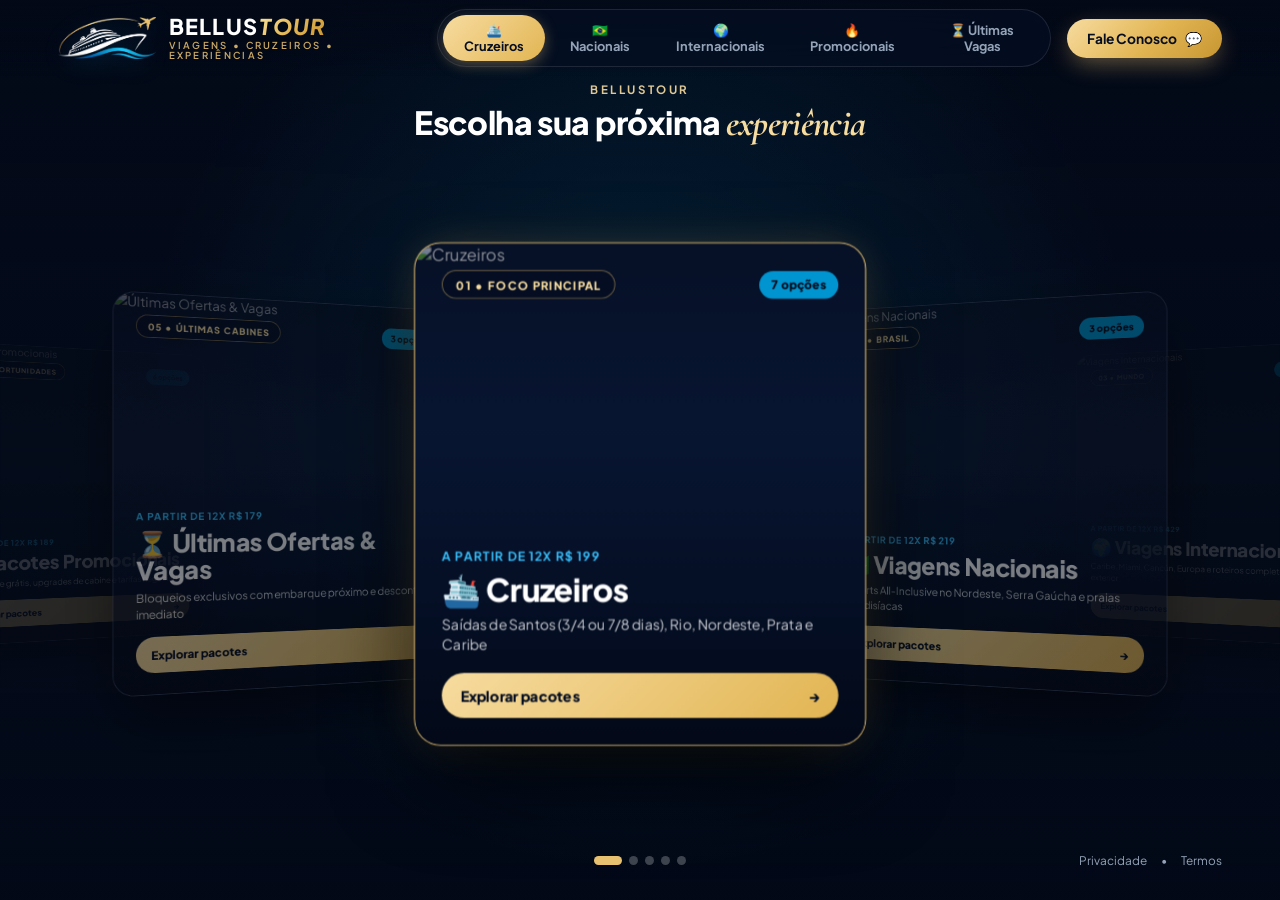
==== public/index.html @ 04e8a378 "feat: Bellustour interactive 3D category carousel, quote popup, mobile admin & Cloudflare KV API" ====
<!DOCTYPE html>
<html lang="pt-BR">
<head>
  <meta charset="UTF-8" />
  <meta name="viewport" content="width=device-width, initial-scale=1.0" />
  <title>Bellustour • Cruzeiros, Viagens & Experiências</title>
  <meta name="description" content="Bellustour Viagens — Especialista em Cruzeiros (saídas de Santos 3/4 e 7/8 dias e demais portos), Viagens Nacionais, Internacionais, Pacotes Promocionais e Últimas Vagas." />
  <meta name="robots" content="index, follow" />
  <meta name="theme-color" content="#030917" />

  <meta property="og:type" content="website" />
  <meta property="og:title" content="Bellustour • Cruzeiros, Viagens & Experiências" />
  <meta property="og:description" content="Explore nossas categorias interativas e faça sua cotação personalizada com o especialista Matheus." />
  <meta property="og:image" content="assets/logo.jpeg" />

  <link rel="preconnect" href="https://fonts.googleapis.com" />
  <link rel="preconnect" href="https://fonts.gstatic.com" crossorigin />
  <link href="https://fonts.googleapis.com/css2?family=Cormorant+Garamond:ital,wght@1,600;1,700&family=Plus+Jakarta+Sans:wght@400;500;600;700;800&display=swap" rel="stylesheet" />

  <link rel="icon" type="image/jpeg" href="assets/logo.jpeg" />
  <link rel="stylesheet" href="css/style.css" />

  <script type="application/ld+json">
  {
    "@context": "https://schema.org",
    "@type": "TravelAgency",
    "name": "Bellustour Viagens & Cruzeiros",
    "description": "Agência de viagens especialista em Cruzeiros Nacionais e Internacionais, Pacotes Promocionais e Últimas Vagas.",
    "image": "assets/logo.jpeg",
    "priceRange": "$$"
  }
  </script>
</head>
<body class="home-stage-locked">

  <!-- ========================================================================
       MINIMALIST FLOATING HEADER
       ======================================================================== -->
  <header class="site-header" role="banner">
    <div class="wrap header-inner">
      <a href="#top" class="brand-link" aria-label="Bellustour Início">
        <img id="brand-logo-img" class="brand-logo-img" src="assets/logo-transparent.png" alt="Bellustour Logo Completa" style="display: none;" />

        <!-- Emblema Oficial Extraído em Alta Resolução da logo.jpeg (Proporção 100% original 891x382 sem distorção) -->
        <img id="brand-emblem-svg" class="brand-emblem-svg" src="assets/logo-emblem.png" width="891" height="382" alt="Emblema Bellustour" />

        <div class="brand-wordmark" id="brand-wordmark">
          <div class="brand-title">
            <span class="bellus">BELLUS</span><span class="tour">TOUR</span>
          </div>
          <span class="brand-sub" id="brand-tagline">VIAGENS • CRUZEIROS • EXPERIÊNCIAS</span>
        </div>
      </a>

      <!-- Quick Category Focus Selector in Header -->
      <nav class="header-cat-bar" id="header-cat-bar" aria-label="Navegar categorias"></nav>

      <div class="header-actions">
        <button type="button" class="btn btn-gold" id="header-quote-btn">
          <span id="header-btn-text">Fale Conosco</span>
          <span aria-hidden="true">💬</span>
        </button>
      </div>
    </div>
  </header>

  <!-- ========================================================================
       SINGLE-SCREEN 100% CLEAN INTERACTIVE CATEGORY CAROUSEL (msp-future-carousel)
       ======================================================================== -->
  <main class="hero-stage" id="stage-carousel">
    <!-- Reactive Ambient Backdrop -->
    <div class="stage-backdrop" aria-hidden="true">
      <img id="stage-backdrop-img" class="stage-backdrop-img" src="https://images.unsplash.com/photo-1548574505-5e239809ee19?auto=format&fit=crop&w=1600&q=85" alt="" fetchpriority="high" />
      <div class="stage-backdrop-overlay"></div>
    </div>

    <!-- Clean Minimal Stage Heading -->
    <div class="stage-top">
      <p class="stage-kicker" id="hero-badge-text">BELLUSTOUR • CURADORIA POR MATHEUS</p>
      <h1 class="stage-headline" id="hero-title-text">
        Escolha sua próxima <span class="gold-serif">experiência</span>
      </h1>
    </div>

    <!-- 3D Category Cards Carousel -->
    <div class="carousel-viewport" id="carousel-viewport" aria-roledescription="carousel" aria-label="Categorias de Viagens">
      <div class="carousel-track-3d" id="carousel-track-3d">
        <!-- The 5 Category Cards are rendered here by app.js -->
      </div>
    </div>

    <!-- Bottom HUD & Discrete Legal Links (No numeric counter or arrows, no Admin link) -->
    <div class="wrap stage-bottom-bar">
      <div class="hud-dots" id="carousel-dots" role="tablist" aria-label="Categorias"></div>

      <div class="stage-mini-legal">
        <a href="privacy.html">Privacidade</a>
        <span>•</span>
        <a href="terms.html">Termos</a>
      </div>
    </div>
  </main>

  <!-- ========================================================================
       POPUP 1: IMMERSIVE CATEGORY PACKAGES SHOWCASE (Opens on Category Click)
       ======================================================================== -->
  <div class="modal-backdrop" id="category-modal-backdrop" role="dialog" aria-modal="true" aria-labelledby="cat-modal-title">
    <div class="category-showcase-modal">
      <div class="showcase-header">
        <div>
          <p class="stage-kicker" id="cat-modal-badge">01 • FOCO PRINCIPAL</p>
          <h2 id="cat-modal-title" style="font-size: clamp(1.45rem, 2.4vw, 2.1rem); font-weight: 800; margin-top: 2px;">Cruzeiros</h2>
          <p id="cat-modal-sub" style="font-size: 0.88rem; color: var(--ink-muted); margin-top: 4px;"></p>
        </div>
        <button type="button" class="modal-close" id="cat-modal-close-btn" aria-label="Voltar ao Carousel">✕</button>
      </div>

      <!-- Quick Category Switcher + Sleek Horizontal Navigation inside the Popup -->
      <div class="showcase-toolbar">
        <div class="showcase-switcher-pills" id="showcase-switcher-pills"></div>
        <div class="showcase-nav-arrows hidden" id="showcase-nav-arrows">
          <span style="font-size: 0.74rem; color: var(--ink-muted); margin-right: 4px;">Deslize para ver mais</span>
          <button type="button" class="rail-arrow-btn" id="pkg-rail-prev" aria-label="Pacotes anteriores">←</button>
          <button type="button" class="rail-arrow-btn" id="pkg-rail-next" aria-label="Próximos pacotes">→</button>
        </div>
      </div>

      <!-- Packages Horizontal Glide Rail (Always 1 clean row of 3 cards, zero scrollbar) -->
      <div class="packages-grid" id="category-packages-grid"></div>
    </div>
  </div>

  <!-- ========================================================================
       POPUP 2: MATHEUS QUOTE FORM MODAL (-> WHATSAPP)
       ======================================================================== -->
  <div class="modal-backdrop" id="quote-modal-backdrop" role="dialog" aria-modal="true" aria-labelledby="popup-welcome-title">
    <div class="quote-modal">
      <div style="display: flex; align-items: center; justify-content: space-between; margin-bottom: 12px;">
        <span style="font-size: 0.72rem; font-weight: 800; letter-spacing: 0.14em; color: var(--gold); text-transform: uppercase;">COTAÇÃO PERSONALIZADA</span>
        <button type="button" class="modal-close" id="modal-close-btn" aria-label="Fechar cotação">✕</button>
      </div>

      <!-- Selected Package Pill -->
      <div class="modal-selected-pkg" id="modal-selected-pkg">
        <img id="modal-pkg-img" src="assets/logo.jpeg" alt="" />
        <div>
          <span id="modal-pkg-cat" style="font-size: 0.68rem; font-weight: 800; color: var(--ocean-bright); text-transform: uppercase; letter-spacing: 0.08em;">CRUZEIROS</span>
          <h3 id="modal-pkg-title" style="font-size: 0.98rem; font-weight: 800; color: #fff;">Cotação Bellustour</h3>
          <p id="modal-pkg-price" style="font-size: 0.76rem; color: var(--gold-bright); font-weight: 600;"></p>
        </div>
      </div>

      <!-- Matheus Welcome Greeting -->
      <div class="matheus-greeting">
        <strong id="popup-welcome-title">Olá! Seja muito bem-vindo(a)!</strong>
        <p id="popup-welcome-intro" style="font-weight: 700; color: #fff;">Aqui é o Matheus, seu especialista em cruzeiros 😎✨</p>
        <p id="popup-welcome-pitch" style="color: var(--ink-muted);">Vou te ajudar a encontrar a melhor viagem com o melhor preço — aquela experiência perfeita que você merece! 🛳️🌅</p>
        <p id="popup-welcome-prompt" style="font-size: 0.8rem; color: var(--gold-bright); margin-top: 2px; font-weight: 600;">Para eu te enviar as melhores opções, me conta rapidinho:</p>
      </div>

      <form class="quote-form" id="quote-form">
        <div class="form-group">
          <label for="field-port">📍 De qual porto você gostaria de sair?</label>
          <select id="field-port" name="port" class="form-control" required></select>
        </div>

        <div class="form-row-2">
          <div class="form-group">
            <label for="field-passengers">👨‍👩‍👧‍👦 Quantas pessoas vão viajar?</label>
            <select id="field-passengers" name="passengers" class="form-control" required></select>
          </div>

          <div class="form-group">
            <label for="field-adults">🔞 Todos são adultos?</label>
            <select id="field-adults" name="adults" class="form-control" required></select>
          </div>
        </div>

        <div class="form-group">
          <label for="field-month">📅 Qual mês você pretende viajar?</label>
          <select id="field-month" name="month" class="form-control" required></select>
        </div>

        <div class="form-group">
          <label>⏳ Qual duração você prefere?</label>
          <div class="duration-options" id="duration-options">
            <label class="duration-pill" id="dur-pill-short">
              <input type="radio" name="duration" value="3/4 dias" />
              <span class="dur-title">3 / 4 dias</span>
              <span class="dur-sub">Mini Cruzeiro (Exclusivo Santos)</span>
            </label>
            <label class="duration-pill selected" id="dur-pill-long">
              <input type="radio" name="duration" value="7/8 dias" checked />
              <span class="dur-title">7 / 8 dias</span>
              <span class="dur-sub">Roteiro Completo (Todos os portos)</span>
            </label>
          </div>

          <div class="port-rule-callout">
            <span id="rule-santos-text">👉 Saindo de Santos: temos opções de 3/4 dias ou 7/8 dias</span>
            <span id="rule-other-text">👉 Outros portos: roteiros de 7/8 dias</span>
          </div>
        </div>

        <p id="popup-welcome-footer" style="font-size: 0.78rem; color: var(--ink-muted); text-align: center;">
          Assim já te mando as melhores ofertas disponíveis pra você hoje!
        </p>

        <button type="submit" class="btn btn-gold modal-submit-btn" id="popup-submit-btn">
          <span id="popup-btn-label">Cotação</span>
          <span aria-hidden="true">💬</span>
        </button>

        <div class="whatsapp-fallback-box" id="whatsapp-fallback-box">
          <p style="font-weight: 700; color: #34d399; margin-bottom: 4px;">✓ Mensagem pronta para envio!</p>
          <p style="color: var(--ink-muted); margin-bottom: 6px;">
            O número de WhatsApp está em branco. Configure-o no <a href="admin.html" style="color: var(--gold-bright); text-decoration: underline; font-weight: 700;">Painel Admin (/admin.html)</a> para redirecionar direto para o WhatsApp:
          </p>
          <pre id="whatsapp-preview-text" style="white-space: pre-wrap; background: rgba(0,0,0,0.45); padding: 10px; border-radius: 8px; font-size: 0.75rem; color: #e2e8f0;"></pre>
        </div>
      </form>
    </div>
  </div>

  <script src="js/default-config.js"></script>
  <script src="js/app.js"></script>
</body>
</html>
---- public/css/style.css ----
/* ============================================================================
   BELLUSTOUR — CLEAN 100SVH 3D CATEGORY CAROUSEL & IMMERSIVE POPUPS
   Inspired by:
   - msp-future-carousel & msp-skyway (Single-screen 3D stage, horizon depth)
   - album-release & supplement-shop (Expressive visual cards & clean popups)
   - design-taste-frontend (Equal edges, tactile micro-interactions, zero clutter)
   ============================================================================ */

:root {
  --bg-deep: #030917;
  --bg-navy: #040d21;
  --bg-surface: #081530;
  --bg-card-solid: #091734;

  --ink: #f8fafc;
  --ink-muted: #94a3b8;
  --ink-subtle: #64748b;

  --gold: #e8c170;
  --gold-bright: #f7dca0;
  --gold-deep: #c59b40;

  --ocean: #00a8e8;
  --ocean-bright: #38bdf8;

  --border-subtle: rgba(255, 255, 255, 0.1);
  --border-gold: rgba(232, 193, 112, 0.42);

  --edge: clamp(20px, 4.5vw, 68px);
  --max-w: 1440px;
  --radius-sm: 12px;
  --radius-md: 18px;
  --radius-lg: 26px;
  --radius-pill: 999px;

  --font-display: 'Plus Jakarta Sans', -apple-system, BlinkMacSystemFont, sans-serif;
  --font-serif: 'Cormorant Garamond', Georgia, serif;
  --ease-out: cubic-bezier(0.16, 1, 0.3, 1);
  --ease-spring: cubic-bezier(0.22, 1, 0.36, 1);
}

*, *::before, *::after {
  box-sizing: border-box;
  margin: 0;
  padding: 0;
}

html, body {
  width: 100%;
  height: 100%;
  background-color: var(--bg-deep);
  color: var(--ink);
  font-family: var(--font-display);
  -webkit-font-smoothing: antialiased;
}

/* Home page is a clean, locked 100svh interactive canvas with zero clutter */
body.home-stage-locked {
  overflow: hidden;
  height: 100svh;
}

.wrap {
  width: 100%;
  max-width: var(--max-w);
  margin-inline: auto;
  padding-inline: var(--edge);
}

a {
  color: inherit;
  text-decoration: none;
}

button, input, select, textarea {
  font: inherit;
  color: inherit;
}

button {
  cursor: pointer;
  border: none;
  background: none;
}

img {
  display: block;
  max-width: 100%;
}

/* ============================================================================
   1. MINIMALIST FLOATING HEADER
   ============================================================================ */
.site-header {
  position: fixed;
  top: 0;
  left: 0;
  right: 0;
  z-index: 80;
  height: 76px;
  display: flex;
  align-items: center;
  background: linear-gradient(180deg, rgba(3, 9, 23, 0.85) 0%, rgba(3, 9, 23, 0) 100%);
}

.header-inner {
  display: flex;
  align-items: center;
  justify-content: space-between;
  gap: 16px;
}

.brand-link {
  display: inline-flex;
  align-items: center;
  gap: 13px;
  transition: transform 0.25s var(--ease-out);
}

.brand-link:hover {
  transform: translateY(-1px);
}

.brand-logo-img {
  height: 54px;
  width: auto;
  object-fit: contain;
  flex-shrink: 0;
  filter: drop-shadow(0 4px 14px rgba(0, 0, 0, 0.45));
}

.brand-emblem-svg {
  height: 42px;
  width: auto;
  aspect-ratio: 891 / 382;
  object-fit: contain;
  flex-shrink: 0;
  filter: drop-shadow(0 4px 12px rgba(0, 168, 232, 0.22));
}

.brand-wordmark {
  display: flex;
  flex-direction: column;
  line-height: 1;
}

.brand-title {
  font-size: clamp(1.15rem, 1.7vw, 1.38rem);
  font-weight: 800;
  letter-spacing: 0.06em;
  text-transform: uppercase;
  display: flex;
  align-items: center;
}

.brand-title .bellus {
  color: #ffffff;
}

.brand-title .tour {
  background: linear-gradient(135deg, #f9e29c 0%, #e4b756 50%, #c89632 100%);
  -webkit-background-clip: text;
  -webkit-text-fill-color: transparent;
  font-style: italic;
  margin-left: 1px;
}

.brand-sub {
  font-size: 0.6rem;
  letter-spacing: 0.24em;
  color: var(--gold);
  margin-top: 4px;
  font-weight: 600;
  opacity: 0.88;
}

/* Top Quick Category Dots */
.header-cat-bar {
  display: flex;
  align-items: center;
  gap: 4px;
  padding: 5px;
  border-radius: var(--radius-pill);
  background: rgba(6, 16, 36, 0.65);
  border: 1px solid rgba(255, 255, 255, 0.1);
  backdrop-filter: blur(16px);
}

.header-cat-btn {
  padding: 7px 14px;
  border-radius: var(--radius-pill);
  font-size: 0.8rem;
  font-weight: 700;
  color: var(--ink-muted);
  transition: all 0.24s var(--ease-out);
}

.header-cat-btn:hover {
  color: var(--ink);
}

.header-cat-btn.active {
  background: linear-gradient(135deg, #f7dca0 0%, #e2b553 100%);
  color: #040d21;
  box-shadow: 0 4px 14px rgba(232, 193, 112, 0.35);
}

/* Tactile Buttons */
.btn {
  display: inline-flex;
  align-items: center;
  justify-content: center;
  gap: 8px;
  padding: 11px 20px;
  border-radius: var(--radius-pill);
  font-weight: 700;
  font-size: 0.86rem;
  transition: transform 0.22s var(--ease-out), box-shadow 0.22s var(--ease-out), background 0.22s;
  white-space: nowrap;
}

.btn:hover {
  transform: translateY(-2px);
}

.btn:active {
  transform: translateY(0) scale(0.98);
}

.btn-gold {
  background: linear-gradient(135deg, #f7dca0 0%, #e2b553 55%, #c79632 100%);
  color: #040d21;
  box-shadow: 0 8px 24px -4px rgba(232, 193, 112, 0.45);
}

.btn-gold:hover {
  box-shadow: 0 12px 30px -4px rgba(232, 193, 112, 0.65);
}

.btn-ocean {
  background: linear-gradient(135deg, #38bdf8 0%, #00a8e8 60%, #0284c7 100%);
  color: #030917;
}

.btn-glass {
  background: rgba(255, 255, 255, 0.08);
  color: var(--ink);
  border: 1px solid rgba(255, 255, 255, 0.16);
  backdrop-filter: blur(12px);
}

.btn-glass:hover {
  background: rgba(255, 255, 255, 0.14);
  border-color: var(--border-gold);
}

/* ============================================================================
   2. CLEAN 100SVH FULL-SCREEN CATEGORY CAROUSEL STAGE
   ============================================================================ */
.hero-stage {
  position: relative;
  width: 100%;
  height: 100svh;
  padding-top: 82px;
  padding-bottom: 22px;
  display: flex;
  flex-direction: column;
  justify-content: space-between;
  overflow: hidden;
  isolation: isolate;
}

.stage-backdrop {
  position: absolute;
  inset: 0;
  z-index: -2;
  overflow: hidden;
}

.stage-backdrop-img {
  position: absolute;
  inset: -5%;
  width: 110%;
  height: 110%;
  object-fit: cover;
  filter: brightness(0.38) saturate(1.18) blur(8px);
  transform: scale(1.04) translate3d(var(--px, 0px), var(--py, 0px), 0);
  transition: opacity 0.65s var(--ease-out), transform 0.35s ease-out;
}

.stage-backdrop-overlay {
  position: absolute;
  inset: 0;
  background:
    radial-gradient(circle at 50% 42%, rgba(0, 168, 232, 0.14) 0%, transparent 60%),
    linear-gradient(180deg, rgba(3, 9, 23, 0.85) 0%, rgba(4, 13, 33, 0.35) 50%, rgba(3, 9, 23, 0.94) 100%);
}

/* Minimal Stage Title */
.stage-top {
  text-align: center;
  z-index: 10;
  padding-inline: var(--edge);
}

.stage-kicker {
  font-size: 0.72rem;
  font-weight: 700;
  letter-spacing: 0.22em;
  text-transform: uppercase;
  color: var(--gold-bright);
  opacity: 0.9;
}

.stage-headline {
  font-size: clamp(1.45rem, 2.5vw, 2.25rem);
  font-weight: 800;
  letter-spacing: -0.02em;
  margin-top: 4px;
  color: #ffffff;
}

.stage-headline span.gold-serif {
  font-family: var(--font-serif);
  font-style: italic;
  font-weight: 700;
  font-size: 1.14em;
  color: var(--gold-bright);
}

/* ============================================================================
   3. 3D CATEGORY CARDS TRACK (msp-future-carousel aesthetic)
   ============================================================================ */
.carousel-viewport {
  position: relative;
  width: 100%;
  flex: 1;
  max-height: 540px;
  min-height: 360px;
  margin-block: auto;
  perspective: 1500px;
  display: flex;
  align-items: center;
  justify-content: center;
  user-select: none;
  touch-action: pan-y;
  cursor: grab;
}

.carousel-viewport:active {
  cursor: grabbing;
}

.carousel-track-3d {
  position: relative;
  width: 100%;
  height: 100%;
  transform-style: preserve-3d;
  display: flex;
  align-items: center;
  justify-content: center;
}

/* Tall, Gallery-Grade Category Card */
.cat-card-3d {
  position: absolute;
  width: min(82vw, 440px);
  height: min(62svh, 490px);
  border-radius: var(--radius-lg);
  overflow: hidden;
  background: var(--bg-card-solid);
  border: 1px solid rgba(255, 255, 255, 0.16);
  box-shadow: 0 32px 80px -15px rgba(0, 0, 0, 0.88);
  transition:
    transform 0.68s var(--ease-spring),
    opacity 0.55s var(--ease-out),
    filter 0.55s var(--ease-out),
    border-color 0.35s var(--ease-out);
  will-change: transform, opacity;
  cursor: pointer;
  display: flex;
  flex-direction: column;
  justify-content: space-between;
  padding: 26px;
  isolation: isolate;
}

.cat-card-bg {
  position: absolute;
  inset: 0;
  width: 100%;
  height: 100%;
  object-fit: cover;
  z-index: -2;
  transition: transform 0.75s var(--ease-out);
}

.cat-card-3d[data-offset="0"]:hover .cat-card-bg {
  transform: scale(1.06);
}

.cat-card-3d::after {
  content: "";
  position: absolute;
  inset: 0;
  z-index: -1;
  background: linear-gradient(
    180deg,
    rgba(3, 9, 23, 0.45) 0%,
    rgba(3, 9, 23, 0.08) 38%,
    rgba(4, 13, 33, 0.88) 76%,
    rgba(3, 9, 23, 0.98) 100%
  );
}

/* 3D Spatial Offsets for the 5 Category Cards */
.cat-card-3d[data-offset="0"] {
  z-index: 30;
  opacity: 1;
  transform: translate3d(calc(var(--px, 0px) * 0.45), calc(var(--py, 0px) * 0.45), 40px) rotateY(0deg) scale(1);
  border-color: var(--gold);
  box-shadow:
    0 35px 90px -12px rgba(0, 0, 0, 0.92),
    0 0 45px -10px rgba(232, 193, 112, 0.32);
}

.cat-card-3d[data-offset="-1"] {
  z-index: 20;
  opacity: 0.68;
  filter: brightness(0.7);
  transform: translate3d(-86%, 0, -140px) rotateY(28deg) scale(0.86);
}

.cat-card-3d[data-offset="1"] {
  z-index: 20;
  opacity: 0.68;
  filter: brightness(0.7);
  transform: translate3d(86%, 0, -140px) rotateY(-28deg) scale(0.86);
}

.cat-card-3d[data-offset="-2"] {
  z-index: 10;
  opacity: 0.32;
  filter: brightness(0.48);
  transform: translate3d(-155%, 0, -320px) rotateY(38deg) scale(0.72);
}

.cat-card-3d[data-offset="2"] {
  z-index: 10;
  opacity: 0.32;
  filter: brightness(0.48);
  transform: translate3d(155%, 0, -320px) rotateY(-38deg) scale(0.72);
}

.cat-card-top {
  display: flex;
  align-items: center;
  justify-content: space-between;
  gap: 10px;
}

.cat-badge-pill {
  padding: 6px 13px;
  border-radius: var(--radius-pill);
  background: rgba(4, 13, 33, 0.78);
  border: 1px solid rgba(232, 193, 112, 0.45);
  color: var(--gold-bright);
  font-size: 0.7rem;
  font-weight: 800;
  letter-spacing: 0.1em;
  text-transform: uppercase;
  backdrop-filter: blur(10px);
}

.cat-count-pill {
  padding: 6px 12px;
  border-radius: var(--radius-pill);
  background: rgba(0, 168, 232, 0.88);
  color: #030917;
  font-size: 0.72rem;
  font-weight: 800;
  backdrop-filter: blur(8px);
}

.cat-card-bottom {
  display: flex;
  flex-direction: column;
  gap: 8px;
}

.cat-card-price {
  font-size: 0.76rem;
  font-weight: 700;
  color: var(--ocean-bright);
  text-transform: uppercase;
  letter-spacing: 0.08em;
}

.cat-card-title {
  font-size: clamp(1.65rem, 2.4vw, 2.15rem);
  font-weight: 800;
  line-height: 1.08;
  color: #ffffff;
  letter-spacing: -0.02em;
}

.cat-card-sub {
  font-size: 0.86rem;
  color: rgba(248, 250, 252, 0.82);
  line-height: 1.4;
}

.cat-card-cta {
  margin-top: 10px;
  display: flex;
  align-items: center;
  justify-content: space-between;
  padding: 13px 18px;
  border-radius: var(--radius-pill);
  background: linear-gradient(135deg, #f7dca0 0%, #e2b553 100%);
  color: #040d21;
  font-weight: 800;
  font-size: 0.88rem;
  transition: transform 0.22s var(--ease-out), box-shadow 0.22s;
}

.cat-card-3d[data-offset="0"]:hover .cat-card-cta {
  transform: translateY(-2px);
  box-shadow: 0 10px 25px rgba(232, 193, 112, 0.48);
}

/* ============================================================================
   4. BOTTOM STAGE HUD & DISCRETE FOOTER BAR
   ============================================================================ */
.stage-bottom-bar {
  position: relative;
  display: flex;
  align-items: center;
  justify-content: center;
  min-height: 36px;
  z-index: 20;
}

.stage-mini-legal {
  position: absolute;
  right: var(--edge);
  display: flex;
  align-items: center;
  gap: 12px;
  font-size: 0.74rem;
  color: var(--ink-muted);
}

.hud-controls {
  display: flex;
  align-items: center;
  gap: 12px;
}

.hud-btn {
  width: 44px;
  height: 44px;
  border-radius: 50%;
  background: rgba(10, 24, 53, 0.78);
  border: 1px solid rgba(255, 255, 255, 0.16);
  color: var(--ink);
  display: inline-flex;
  align-items: center;
  justify-content: center;
  font-size: 1rem;
  transition: all 0.22s var(--ease-out);
  backdrop-filter: blur(10px);
}

.hud-btn:hover {
  background: var(--gold);
  color: #040d21;
  border-color: var(--gold);
  transform: translateY(-2px);
}

.hud-counter {
  font-size: 0.82rem;
  font-weight: 800;
  letter-spacing: 0.12em;
  color: var(--gold-bright);
  min-width: 58px;
  text-align: center;
}

.hud-dots {
  display: flex;
  align-items: center;
  gap: 7px;
}

.hud-dot {
  width: 9px;
  height: 9px;
  border-radius: 99px;
  background: rgba(255, 255, 255, 0.24);
  transition: all 0.3s var(--ease-out);
}

.hud-dot.active {
  width: 28px;
  background: var(--gold);
}

.stage-mini-legal {
  display: flex;
  align-items: center;
  gap: 14px;
  font-size: 0.74rem;
  color: var(--ink-muted);
}

.stage-mini-legal a:hover {
  color: var(--gold-bright);
}

/* ============================================================================
   5. POPUP 1: IMMERSIVE CATEGORY PACKAGES SHOWCASE MODAL
   ============================================================================ */
.modal-backdrop {
  position: fixed;
  inset: 0;
  z-index: 180;
  background: rgba(2, 6, 16, 0.86);
  backdrop-filter: blur(16px);
  -webkit-backdrop-filter: blur(16px);
  display: flex;
  align-items: center;
  justify-content: center;
  padding: clamp(12px, 2.5vw, 28px);
  opacity: 0;
  visibility: hidden;
  transition: opacity 0.3s var(--ease-out), visibility 0.3s;
}

.modal-backdrop.open {
  opacity: 1;
  visibility: visible;
}

/* Category Packages Showcase Window — Zero Visible Scrollbar & Always Compact */
.category-showcase-modal {
  position: relative;
  width: 100%;
  max-width: 1180px;
  max-height: 90svh;
  overflow-y: auto;
  scrollbar-width: none;
  -ms-overflow-style: none;
  border-radius: var(--radius-lg);
  background: linear-gradient(165deg, #081736 0%, #030a1a 100%);
  border: 1px solid var(--border-gold);
  box-shadow: 0 35px 100px rgba(0, 0, 0, 0.92);
  padding: clamp(20px, 2.8vw, 34px);
  transform: translateY(20px) scale(0.97);
  transition: transform 0.34s var(--ease-spring);
}

.category-showcase-modal::-webkit-scrollbar,
.quote-modal::-webkit-scrollbar,
.packages-rail::-webkit-scrollbar {
  display: none;
  width: 0;
  height: 0;
}

.modal-backdrop.open .category-showcase-modal {
  transform: translateY(0) scale(1);
}

.showcase-header {
  display: flex;
  align-items: flex-start;
  justify-content: space-between;
  gap: 20px;
  padding-bottom: 16px;
  border-bottom: 1px solid var(--border-subtle);
  margin-bottom: 18px;
}

.showcase-toolbar {
  display: flex;
  align-items: center;
  justify-content: space-between;
  gap: 12px;
  flex-wrap: wrap;
  margin-bottom: 20px;
}

.showcase-switcher-pills {
  display: flex;
  flex-wrap: wrap;
  gap: 7px;
}

.showcase-nav-arrows {
  display: flex;
  align-items: center;
  gap: 8px;
}

.showcase-nav-arrows.hidden {
  display: none;
}

.rail-arrow-btn {
  width: 36px;
  height: 36px;
  border-radius: 50%;
  background: rgba(255, 255, 255, 0.07);
  border: 1px solid rgba(232, 193, 112, 0.35);
  color: var(--gold-bright);
  display: inline-flex;
  align-items: center;
  justify-content: center;
  font-size: 0.95rem;
  transition: all 0.2s var(--ease-out);
}

.rail-arrow-btn:hover {
  background: var(--gold);
  color: #040d21;
  transform: translateY(-1px);
}

.showcase-pill {
  padding: 7px 14px;
  border-radius: var(--radius-pill);
  font-size: 0.78rem;
  font-weight: 700;
  background: rgba(255, 255, 255, 0.05);
  color: var(--ink-muted);
  border: 1px solid transparent;
  transition: all 0.2s;
}

.showcase-pill:hover {
  color: var(--ink);
}

.showcase-pill.active {
  background: rgba(232, 193, 112, 0.16);
  color: var(--gold-bright);
  border-color: var(--border-gold);
}

/* Single-Row Horizontal Glide Rail (Always keeps the clean 3-card layout without vertical scrollbar) */
.packages-grid {
  display: grid;
  grid-auto-flow: column;
  grid-auto-columns: calc((100% - 44px) / 3);
  gap: 22px;
  overflow-x: auto;
  overflow-y: hidden;
  scroll-behavior: smooth;
  scroll-snap-type: x mandatory;
  scrollbar-width: none;
  -ms-overflow-style: none;
  padding-bottom: 4px;
}

.packages-grid::-webkit-scrollbar {
  display: none;
  width: 0;
  height: 0;
}

.pkg-card {
  scroll-snap-align: start;
  border-radius: var(--radius-md);
  background: rgba(10, 24, 53, 0.92);
  border: 1px solid var(--border-subtle);
  overflow: hidden;
  display: flex;
  flex-direction: column;
  justify-content: space-between;
  transition: transform 0.25s var(--ease-out), border-color 0.25s;
}

.pkg-card:hover {
  transform: translateY(-3px);
  border-color: var(--border-gold);
}

.pkg-card-media {
  position: relative;
  aspect-ratio: 16 / 10;
  overflow: hidden;
}

.pkg-card-media img {
  width: 100%;
  height: 100%;
  object-fit: cover;
  transition: transform 0.5s var(--ease-out);
}

.pkg-card:hover .pkg-card-media img {
  transform: scale(1.04);
}

.pkg-card-badges {
  position: absolute;
  top: 12px;
  left: 12px;
  right: 12px;
  display: flex;
  align-items: center;
  justify-content: space-between;
  gap: 6px;
}

.badge-tag {
  padding: 5px 11px;
  border-radius: var(--radius-pill);
  font-size: 0.68rem;
  font-weight: 800;
  letter-spacing: 0.06em;
  text-transform: uppercase;
}

.badge-gold {
  background: rgba(232, 193, 112, 0.95);
  color: #040d21;
}

.badge-ocean {
  background: rgba(0, 168, 232, 0.92);
  color: #030917;
}

.badge-urgent {
  background: rgba(244, 63, 94, 0.94);
  color: #ffffff;
}

.pkg-card-port {
  position: absolute;
  bottom: 10px;
  left: 12px;
  padding: 4px 10px;
  border-radius: var(--radius-pill);
  background: rgba(3, 9, 23, 0.88);
  font-size: 0.72rem;
  font-weight: 700;
  color: var(--ink);
}

.pkg-card-body {
  padding: 18px;
  display: flex;
  flex-direction: column;
  gap: 5px;
}

.pkg-card-title {
  font-size: 1.12rem;
  font-weight: 800;
  line-height: 1.2;
}

.pkg-card-sub {
  font-size: 0.82rem;
  color: var(--gold);
  font-weight: 600;
}

.pkg-card-route {
  font-size: 0.78rem;
  color: var(--ink-muted);
  margin-top: 4px;
}

.pkg-card-footer {
  margin-top: 12px;
  padding-top: 12px;
  border-top: 1px solid var(--border-subtle);
  display: flex;
  align-items: center;
  justify-content: space-between;
  gap: 10px;
}

.price-block .price-label {
  font-size: 0.68rem;
  text-transform: uppercase;
  color: var(--ink-muted);
}

.price-block .price-main {
  font-size: 1.18rem;
  font-weight: 800;
  color: var(--gold-bright);
}

.price-block .price-sub {
  font-size: 0.68rem;
  color: var(--ink-muted);
}

/* ============================================================================
   6. POPUP 2: MATHEUS QUOTE FORM MODAL (-> WHATSAPP)
   ============================================================================ */
#quote-modal-backdrop {
  z-index: 220;
}

.quote-modal {
  position: relative;
  width: 100%;
  max-width: 590px;
  max-height: 92svh;
  overflow-y: auto;
  scrollbar-width: none;
  -ms-overflow-style: none;
  border-radius: var(--radius-lg);
  background: linear-gradient(165deg, #09193a 0%, #040d21 100%);
  border: 1px solid var(--border-gold);
  box-shadow: 0 32px 90px rgba(0, 0, 0, 0.95);
  padding: clamp(20px, 3vw, 32px);
  transform: translateY(18px) scale(0.97);
  transition: transform 0.32s var(--ease-spring);
}

.modal-backdrop.open .quote-modal {
  transform: translateY(0) scale(1);
}

.modal-close {
  width: 38px;
  height: 38px;
  border-radius: 50%;
  background: rgba(255, 255, 255, 0.08);
  color: var(--ink);
  display: inline-flex;
  align-items: center;
  justify-content: center;
  font-size: 1.1rem;
  flex-shrink: 0;
  transition: background 0.2s;
}

.modal-close:hover {
  background: rgba(244, 63, 94, 0.88);
}

.modal-selected-pkg {
  display: flex;
  align-items: center;
  gap: 13px;
  padding: 11px 14px;
  border-radius: var(--radius-sm);
  background: rgba(0, 168, 232, 0.11);
  border: 1px solid rgba(0, 168, 232, 0.3);
  margin-bottom: 16px;
}

.modal-selected-pkg img {
  width: 60px;
  height: 44px;
  border-radius: 8px;
  object-fit: cover;
  flex-shrink: 0;
}

.matheus-greeting {
  padding: 14px 16px;
  border-radius: var(--radius-sm);
  background: rgba(255, 255, 255, 0.04);
  border-left: 3px solid var(--gold);
  margin-bottom: 18px;
  font-size: 0.86rem;
  display: flex;
  flex-direction: column;
  gap: 5px;
}

.matheus-greeting strong {
  color: var(--gold-bright);
  font-size: 0.96rem;
}

.quote-form {
  display: flex;
  flex-direction: column;
  gap: 14px;
}

.form-group {
  display: flex;
  flex-direction: column;
  gap: 5px;
}

.form-group label {
  font-size: 0.83rem;
  font-weight: 700;
  color: var(--ink);
}

.form-control {
  width: 100%;
  padding: 11px 13px;
  border-radius: var(--radius-sm);
  background: rgba(3, 9, 23, 0.88);
  border: 1px solid rgba(255, 255, 255, 0.16);
  color: var(--ink);
  font-size: 0.9rem;
}

.form-control:focus {
  outline: none;
  border-color: var(--gold);
}

.form-row-2 {
  display: grid;
  grid-template-columns: 1fr 1fr;
  gap: 12px;
}

.duration-options {
  display: grid;
  grid-template-columns: 1fr 1fr;
  gap: 10px;
}

.duration-pill {
  position: relative;
  padding: 11px 13px;
  border-radius: var(--radius-sm);
  background: rgba(3, 9, 23, 0.85);
  border: 1px solid rgba(255, 255, 255, 0.15);
  cursor: pointer;
  transition: all 0.2s;
}

.duration-pill input {
  position: absolute;
  opacity: 0;
  pointer-events: none;
}

.duration-pill .dur-title {
  display: block;
  font-weight: 800;
  font-size: 0.88rem;
}

.duration-pill .dur-sub {
  display: block;
  font-size: 0.72rem;
  color: var(--ink-muted);
}

.duration-pill.selected {
  border-color: var(--gold);
  background: rgba(232, 193, 112, 0.15);
}

.duration-pill.selected .dur-title {
  color: var(--gold-bright);
}

.duration-pill.disabled {
  opacity: 0.4;
  cursor: not-allowed;
}

.port-rule-callout {
  padding: 9px 12px;
  border-radius: var(--radius-sm);
  background: rgba(232, 193, 112, 0.08);
  border: 1px dashed rgba(232, 193, 112, 0.35);
  font-size: 0.76rem;
  color: var(--gold-bright);
  display: flex;
  flex-direction: column;
  gap: 2px;
}

.modal-submit-btn {
  width: 100%;
  padding: 14px 22px;
  font-size: 0.98rem;
}

.whatsapp-fallback-box {
  margin-top: 12px;
  padding: 12px;
  border-radius: var(--radius-sm);
  background: rgba(16, 185, 129, 0.12);
  border: 1px solid rgba(16, 185, 129, 0.4);
  font-size: 0.8rem;
  display: none;
}

.whatsapp-fallback-box.visible {
  display: block;
}

/* ============================================================================
   7. COMPREHENSIVE RESPONSIVE BREAKPOINTS (320px to 1920px+ & Short Screens)
   ============================================================================ */

/* Large Desktop / Ultrawide (1600px+) */
@media (min-width: 1600px) {
  .cat-card-3d {
    width: 480px;
    height: min(64svh, 540px);
  }
  .category-showcase-modal {
    max-width: 1280px;
  }
}

/* Laptop / Compact Height Screens (e.g. 1366x768 or 1280x720) */
@media (max-height: 760px) {
  .site-header {
    height: 64px;
  }
  .hero-stage {
    padding-top: 68px;
    padding-bottom: 14px;
  }
  .carousel-viewport {
    min-height: 290px;
    max-height: 430px;
  }
  .cat-card-3d {
    height: min(58svh, 400px);
    padding: 18px;
  }
  .cat-card-title {
    font-size: 1.45rem;
  }
  .category-showcase-modal {
    padding: 18px 22px;
    max-height: 94svh;
  }
  .showcase-header {
    padding-bottom: 10px;
    margin-bottom: 12px;
  }
  .showcase-toolbar {
    margin-bottom: 12px;
  }
  .pkg-card-media {
    aspect-ratio: 16 / 8.5;
  }
  .pkg-card-body {
    padding: 13px 15px;
  }
}

/* Tablet Portrait & Landscape (641px to 1024px) */
@media (max-width: 1024px) {
  .header-cat-bar {
    display: none;
  }
  .packages-grid {
    grid-auto-columns: calc((100% - 22px) / 2);
  }
  .cat-card-3d {
    width: min(74vw, 400px);
    height: min(58svh, 460px);
  }
  .cat-card-3d[data-offset="-1"] {
    transform: translate3d(-58%, 0, -170px) rotateY(24deg) scale(0.84);
  }
  .cat-card-3d[data-offset="1"] {
    transform: translate3d(58%, 0, -170px) rotateY(-24deg) scale(0.84);
  }
  .cat-card-3d[data-offset="-2"],
  .cat-card-3d[data-offset="2"] {
    opacity: 0;
    pointer-events: none;
  }
}

/* All Smartphones (320px to 640px — iPhone SE, iPhone 14/15/Pro Max, Galaxy S, Pixel) */
@media (max-width: 640px) {
  :root {
    --edge: 16px;
  }
  .site-header {
    height: 64px;
  }
  .brand-emblem-svg {
    height: 30px;
    width: auto;
  }
  .brand-logo-img {
    height: 40px;
    width: auto;
  }
  .brand-title {
    font-size: 1.05rem;
  }
  .brand-sub {
    font-size: 0.48rem;
    letter-spacing: 0.16em;
  }
  #header-quote-btn {
    padding: 9px 14px;
    font-size: 0.76rem;
  }
  .hero-stage {
    padding-top: 70px;
    padding-bottom: calc(14px + env(safe-area-inset-bottom, 0px));
  }
  .stage-kicker {
    font-size: 0.64rem;
    letter-spacing: 0.16em;
  }
  .stage-headline {
    font-size: clamp(1.22rem, 5.2vw, 1.55rem);
  }
  .carousel-viewport {
    min-height: 300px;
    max-height: 450px;
  }
  .cat-card-3d {
    width: min(82vw, 330px);
    height: min(55svh, 410px);
    padding: 18px;
  }
  .cat-card-3d[data-offset="-1"] {
    opacity: 0.42;
    transform: translate3d(-44%, 0, -190px) rotateY(22deg) scale(0.82);
  }
  .cat-card-3d[data-offset="1"] {
    opacity: 0.42;
    transform: translate3d(44%, 0, -190px) rotateY(-22deg) scale(0.82);
  }
  .cat-card-title {
    font-size: 1.42rem;
  }
  .cat-card-sub {
    font-size: 0.8rem;
  }
  .cat-card-cta {
    padding: 11px 16px;
    font-size: 0.82rem;
  }
  .hud-btn {
    width: 38px;
    height: 38px;
  }
  .stage-mini-legal {
    display: none;
  }

  /* Category Showcase Popup on Mobile: 1 card + peek of next card, zero vertical overflow */
  .modal-backdrop {
    padding: 10px;
  }
  .category-showcase-modal {
    padding: 16px;
    max-height: 92svh;
    border-radius: 20px;
  }
  .showcase-header {
    padding-bottom: 12px;
    margin-bottom: 12px;
  }
  .showcase-toolbar {
    margin-bottom: 12px;
    gap: 8px;
  }
  .showcase-switcher-pills {
    flex-wrap: nowrap;
    overflow-x: auto;
    max-width: 100%;
    scrollbar-width: none;
    padding-bottom: 2px;
  }
  .showcase-switcher-pills::-webkit-scrollbar {
    display: none;
  }
  .showcase-pill {
    white-space: nowrap;
    padding: 6px 11px;
    font-size: 0.72rem;
  }
  .packages-grid {
    grid-auto-columns: 88%;
    gap: 14px;
  }
  .pkg-card-media {
    aspect-ratio: 16 / 9;
  }
  .pkg-card-body {
    padding: 14px;
  }
  .pkg-card-title {
    font-size: 1rem;
  }
  .price-block .price-main {
    font-size: 1.05rem;
  }
  .quote-modal {
    padding: 18px;
    max-height: 92svh;
    border-radius: 20px;
  }
  .form-row-2,
  .duration-options {
    grid-template-columns: 1fr;
  }
}

/* Compact Smartphones (320px to 360px — iPhone SE / Older Androids) */
@media (max-width: 360px) {
  .brand-sub {
    display: none;
  }
  .cat-card-3d {
    width: 86vw;
    height: min(53svh, 360px);
    padding: 15px;
  }
  .cat-card-title {
    font-size: 1.25rem;
  }
  .packages-grid {
    grid-auto-columns: 92%;
  }
}
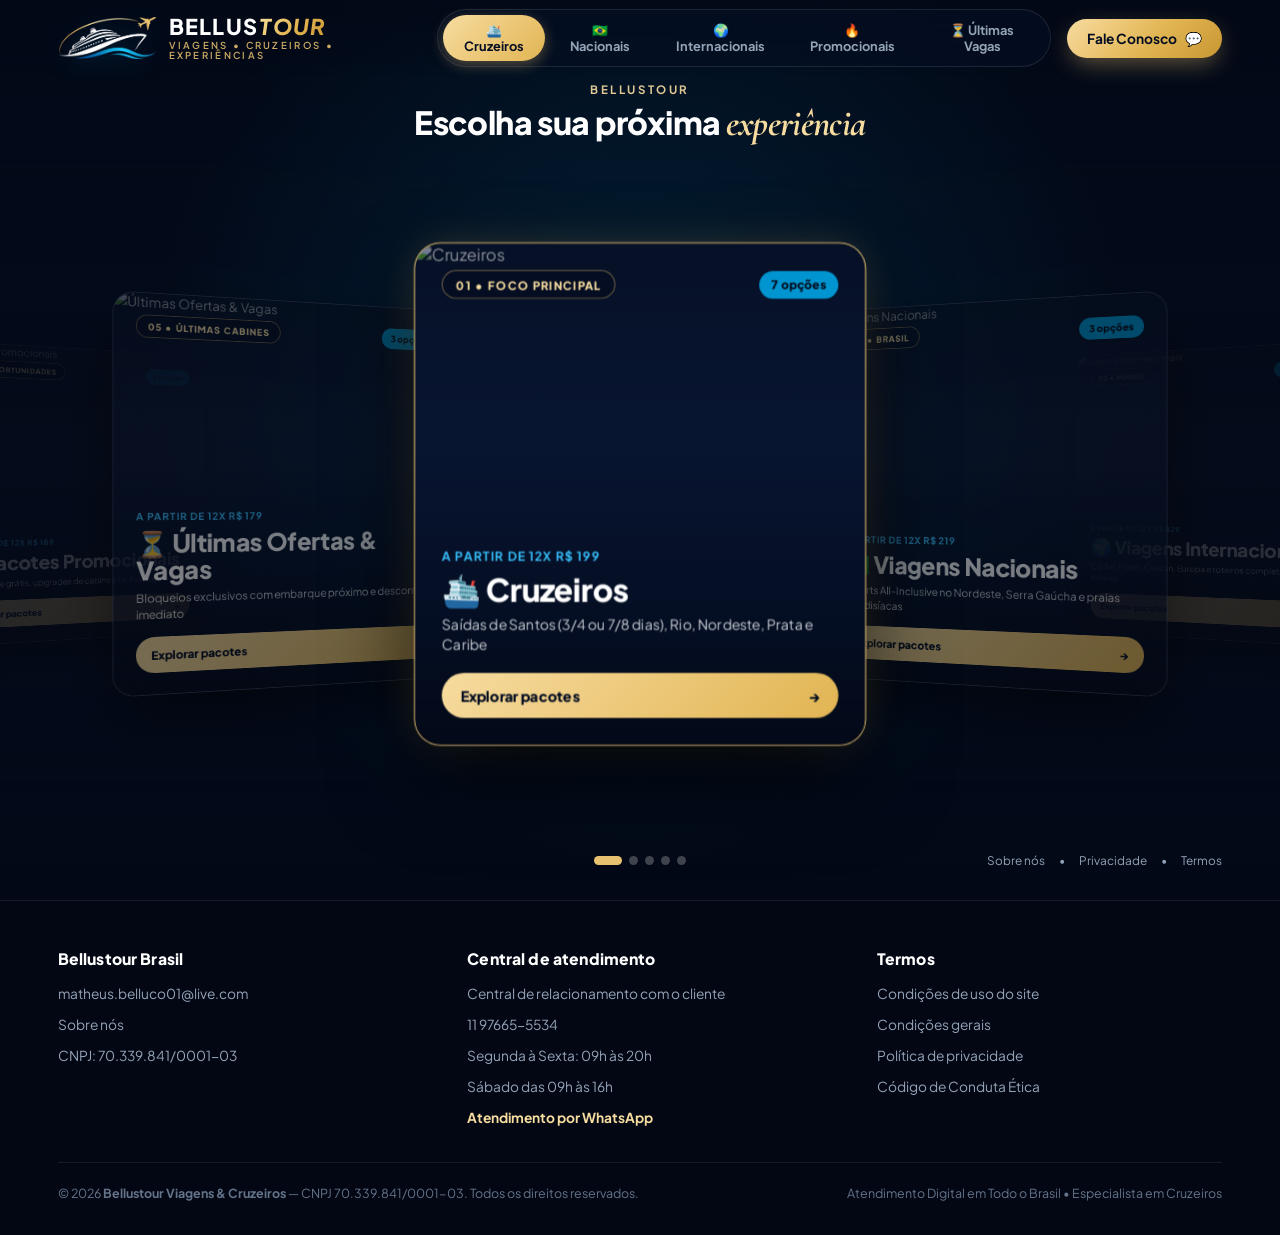
==== commit a21202ee: "feat: add 3-column institutional footer, 5 Google-compliant pages & full Admin Tab 5 editor" ====
--- a/public/index.html
+++ b/public/index.html
@@ -18,7 +18,7 @@
   <link href="https://fonts.googleapis.com/css2?family=Cormorant+Garamond:ital,wght@1,600;1,700&family=Plus+Jakarta+Sans:wght@400;500;600;700;800&display=swap" rel="stylesheet" />
 
   <link rel="icon" type="image/jpeg" href="assets/logo.jpeg" />
-  <link rel="stylesheet" href="css/style.css" />
+  <link rel="stylesheet" href="css/style.css?v=7" />
 
   <script type="application/ld+json">
   {
@@ -94,12 +94,61 @@
       <div class="hud-dots" id="carousel-dots" role="tablist" aria-label="Categorias"></div>
 
       <div class="stage-mini-legal">
+        <a href="about.html">Sobre nós</a>
+        <span>•</span>
         <a href="privacy.html">Privacidade</a>
         <span>•</span>
         <a href="terms.html">Termos</a>
       </div>
     </div>
   </main>
+
+  <!-- ========================================================================
+       INSTITUTIONAL 3-COLUMN FOOTER (Google Ads & Reference Standard)
+       ======================================================================== -->
+  <footer class="site-footer" role="contentinfo">
+    <div class="wrap">
+      <div class="footer-cols-3">
+        <!-- COLUNA 1: BELLUSTOUR BRASIL -->
+        <div class="footer-col">
+          <h3 id="footer-col1-title">Bellustour Brasil</h3>
+          <ul class="footer-list">
+            <li><a href="mailto:matheus.belluco01@live.com" id="footer-email-link">matheus.belluco01@live.com</a></li>
+            <li><a href="about.html">Sobre nós</a></li>
+            <li>CNPJ: <span id="footer-cnpj-text">70.339.841/0001-03</span></li>
+          </ul>
+        </div>
+
+        <!-- COLUNA 2: CENTRAL DE ATENDIMENTO -->
+        <div class="footer-col">
+          <h3 id="footer-col2-title">Central de atendimento</h3>
+          <ul class="footer-list">
+            <li id="footer-col2-subtitle">Central de relacionamento com o cliente</li>
+            <li><a href="https://wa.me/5511976655534" id="footer-phone-link" target="_blank" rel="noopener noreferrer">11 97665-5534</a></li>
+            <li id="footer-hours-weekdays">Segunda à Sexta: 09h às 20h</li>
+            <li id="footer-hours-saturday">Sábado das 09h às 16h</li>
+            <li><a href="https://wa.me/5511976655534" id="footer-wa-link" target="_blank" rel="noopener noreferrer" style="color: var(--gold-bright); font-weight: 700;">Atendimento por WhatsApp</a></li>
+          </ul>
+        </div>
+
+        <!-- COLUNA 3: TERMOS -->
+        <div class="footer-col">
+          <h3 id="footer-col3-title">Termos</h3>
+          <ul class="footer-list">
+            <li><a href="terms.html">Condições de uso do site</a></li>
+            <li><a href="conditions.html">Condições gerais</a></li>
+            <li><a href="privacy.html">Política de privacidade</a></li>
+            <li><a href="ethics.html">Código de Conduta Ética</a></li>
+          </ul>
+        </div>
+      </div>
+
+      <div class="footer-bottom-row">
+        <span>© <span id="footer-year">2026</span> <strong id="footer-brand-copy">Bellustour Viagens & Cruzeiros</strong> — CNPJ <span id="footer-cnpj-bottom">70.339.841/0001-03</span>. Todos os direitos reservados.</span>
+        <span id="footer-address-text">Atendimento Digital em Todo o Brasil • Especialista em Cruzeiros</span>
+      </div>
+    </div>
+  </footer>
 
   <!-- ========================================================================
        POPUP 1: IMMERSIVE CATEGORY PACKAGES SHOWCASE (Opens on Category Click)
@@ -160,39 +209,39 @@
 
       <form class="quote-form" id="quote-form">
         <div class="form-group">
-          <label for="field-port">📍 De qual porto você gostaria de sair?</label>
+          <label for="field-port" id="label-field-port">📍 De qual porto você gostaria de sair?</label>
           <select id="field-port" name="port" class="form-control" required></select>
         </div>
 
         <div class="form-row-2">
           <div class="form-group">
-            <label for="field-passengers">👨‍👩‍👧‍👦 Quantas pessoas vão viajar?</label>
+            <label for="field-passengers" id="label-field-passengers">👨‍👩‍👧‍👦 Quantas pessoas vão viajar?</label>
             <select id="field-passengers" name="passengers" class="form-control" required></select>
           </div>
 
           <div class="form-group">
-            <label for="field-adults">🔞 Todos são adultos?</label>
+            <label for="field-adults" id="label-field-adults">🔞 Todos são adultos?</label>
             <select id="field-adults" name="adults" class="form-control" required></select>
           </div>
         </div>
 
         <div class="form-group">
-          <label for="field-month">📅 Qual mês você pretende viajar?</label>
+          <label for="field-month" id="label-field-month">📅 Qual mês você pretende viajar?</label>
           <select id="field-month" name="month" class="form-control" required></select>
         </div>
 
         <div class="form-group">
-          <label>⏳ Qual duração você prefere?</label>
+          <label id="label-field-duration">⏳ Qual duração você prefere?</label>
           <div class="duration-options" id="duration-options">
             <label class="duration-pill" id="dur-pill-short">
-              <input type="radio" name="duration" value="3/4 dias" />
-              <span class="dur-title">3 / 4 dias</span>
-              <span class="dur-sub">Mini Cruzeiro (Exclusivo Santos)</span>
+              <input type="radio" name="duration" value="3/4 dias" id="dur-input-short" />
+              <span class="dur-title" id="dur-short-title">3 / 4 dias</span>
+              <span class="dur-sub" id="dur-short-sub">Mini Cruzeiro (Exclusivo Santos)</span>
             </label>
             <label class="duration-pill selected" id="dur-pill-long">
-              <input type="radio" name="duration" value="7/8 dias" checked />
-              <span class="dur-title">7 / 8 dias</span>
-              <span class="dur-sub">Roteiro Completo (Todos os portos)</span>
+              <input type="radio" name="duration" value="7/8 dias" id="dur-input-long" checked />
+              <span class="dur-title" id="dur-long-title">7 / 8 dias</span>
+              <span class="dur-sub" id="dur-long-sub">Roteiro Completo (Todos os portos)</span>
             </label>
           </div>
 
@@ -222,7 +271,7 @@
     </div>
   </div>
 
-  <script src="js/default-config.js"></script>
-  <script src="js/app.js"></script>
+  <script src="js/default-config.js?v=7"></script>
+  <script src="js/app.js?v=7"></script>
 </body>
 </html>
--- a/public/css/style.css
+++ b/public/css/style.css
@@ -54,10 +54,11 @@
   -webkit-font-smoothing: antialiased;
 }
 
-/* Home page is a clean, locked 100svh interactive canvas with zero clutter */
+/* Home page first screen is 100svh, with institutional footer cleanly below the fold */
 body.home-stage-locked {
-  overflow: hidden;
-  height: 100svh;
+  overflow-x: hidden;
+  overflow-y: auto;
+  min-height: 100svh;
 }
 
 .wrap {
@@ -452,6 +453,13 @@
   transform: translate3d(155%, 0, -320px) rotateY(-38deg) scale(0.72);
 }
 
+.cat-card-3d[data-offset="hidden"] {
+  z-index: 1;
+  opacity: 0;
+  transform: translate3d(0, 0, -500px) scale(0.5);
+  pointer-events: none;
+}
+
 .cat-card-top {
   display: flex;
   align-items: center;
@@ -620,6 +628,71 @@
 }
 
 /* ============================================================================
+   4.5. INSTITUTIONAL 3-COLUMN FOOTER (Google Ads & Reference Standard)
+   ============================================================================ */
+.site-footer {
+  background: #020713;
+  border-top: 1px solid rgba(255, 255, 255, 0.09);
+  padding-block: 48px 34px;
+  color: var(--ink-muted);
+  font-size: 0.88rem;
+}
+
+.footer-cols-3 {
+  display: grid;
+  grid-template-columns: repeat(3, 1fr);
+  gap: clamp(28px, 5vw, 64px);
+  padding-bottom: 34px;
+  border-bottom: 1px solid rgba(255, 255, 255, 0.08);
+}
+
+.footer-col h3 {
+  font-size: 0.98rem;
+  font-weight: 800;
+  color: #ffffff;
+  margin-bottom: 16px;
+  letter-spacing: 0.01em;
+}
+
+.footer-list {
+  list-style: none;
+  display: flex;
+  flex-direction: column;
+  gap: 11px;
+}
+
+.footer-list li,
+.footer-list a {
+  color: var(--ink-muted);
+  font-size: 0.86rem;
+  line-height: 1.45;
+  transition: color 0.2s var(--ease-out);
+}
+
+.footer-list a:hover {
+  color: var(--gold-bright);
+  text-decoration: underline;
+}
+
+.footer-bottom-row {
+  padding-top: 22px;
+  display: flex;
+  align-items: center;
+  justify-content: space-between;
+  flex-wrap: wrap;
+  gap: 12px;
+  font-size: 0.78rem;
+  color: var(--ink-subtle);
+}
+
+@media (max-width: 768px) {
+  .footer-cols-3 {
+    grid-template-columns: 1fr;
+    gap: 28px;
+  }
+}
+
+/* ============================================================================
    5. POPUP 1: IMMERSIVE CATEGORY PACKAGES SHOWCASE MODAL
    ============================================================================ */
 .modal-backdrop {
@@ -643,20 +716,23 @@
   visibility: visible;
 }
 
-/* Category Packages Showcase Window — Zero Visible Scrollbar & Always Compact */
+/* Category Packages Showcase Window — Strictly Horizontal Scroll Only (Zero Vertical Scroll) */
 .category-showcase-modal {
   position: relative;
   width: 100%;
   max-width: 1180px;
-  max-height: 90svh;
-  overflow-y: auto;
+  max-height: 90dvh;
+  display: flex;
+  flex-direction: column;
+  overflow-x: hidden;
+  overflow-y: hidden;
   scrollbar-width: none;
   -ms-overflow-style: none;
   border-radius: var(--radius-lg);
   background: linear-gradient(165deg, #081736 0%, #030a1a 100%);
   border: 1px solid var(--border-gold);
   box-shadow: 0 35px 100px rgba(0, 0, 0, 0.92);
-  padding: clamp(20px, 2.8vw, 34px);
+  padding: clamp(16px, 2.4vw, 30px);
   transform: translateY(20px) scale(0.97);
   transition: transform 0.34s var(--ease-spring);
 }
@@ -749,7 +825,7 @@
   border-color: var(--border-gold);
 }
 
-/* Single-Row Horizontal Glide Rail (Always keeps the clean 3-card layout without vertical scrollbar) */
+/* Single-Row Horizontal Glide Rail (Strictly Horizontal, Zero Vertical Scroll) */
 .packages-grid {
   display: grid;
   grid-auto-flow: column;
@@ -757,11 +833,14 @@
   gap: 22px;
   overflow-x: auto;
   overflow-y: hidden;
+  overscroll-behavior-x: contain;
+  touch-action: pan-x;
+  -webkit-overflow-scrolling: touch;
   scroll-behavior: smooth;
   scroll-snap-type: x mandatory;
   scrollbar-width: none;
   -ms-overflow-style: none;
-  padding-bottom: 4px;
+  padding-bottom: 2px;
 }
 
 .packages-grid::-webkit-scrollbar {
@@ -789,7 +868,7 @@
 
 .pkg-card-media {
   position: relative;
-  aspect-ratio: 16 / 10;
+  height: clamp(130px, 23dvh, 210px);
   overflow: hidden;
 }
 
@@ -1151,10 +1230,15 @@
     margin-bottom: 12px;
   }
   .pkg-card-media {
-    aspect-ratio: 16 / 8.5;
+    height: clamp(110px, 19dvh, 160px);
   }
   .pkg-card-body {
-    padding: 13px 15px;
+    padding: 12px 14px;
+    gap: 3px;
+  }
+  .pkg-card-footer {
+    margin-top: 8px;
+    padding-top: 8px;
   }
 }
 
@@ -1256,57 +1340,123 @@
     display: none;
   }
 
-  /* Category Showcase Popup on Mobile: 1 card + peek of next card, zero vertical overflow */
+  /* Category Showcase Popup on Mobile: Strictly Horizontal Only, 100% Card Info Visible */
   .modal-backdrop {
-    padding: 10px;
+    padding: 8px;
   }
   .category-showcase-modal {
-    padding: 16px;
-    max-height: 92svh;
+    padding: 14px;
+    max-height: 92dvh;
+    overflow-y: hidden;
     border-radius: 20px;
   }
   .showcase-header {
-    padding-bottom: 12px;
-    margin-bottom: 12px;
+    padding-bottom: 8px;
+    margin-bottom: 8px;
+    align-items: center;
+  }
+  #cat-modal-badge {
+    font-size: 0.62rem;
+  }
+  #cat-modal-title {
+    font-size: 1.22rem !important;
+    line-height: 1.15;
+  }
+  #cat-modal-sub {
+    font-size: 0.74rem !important;
+    line-height: 1.25;
+    margin-top: 2px !important;
+    display: -webkit-box;
+    -webkit-line-clamp: 1;
+    -webkit-box-orient: vertical;
+    overflow: hidden;
   }
   .showcase-toolbar {
-    margin-bottom: 12px;
-    gap: 8px;
+    margin-bottom: 10px;
+    gap: 6px;
+    flex-wrap: nowrap;
   }
   .showcase-switcher-pills {
     flex-wrap: nowrap;
     overflow-x: auto;
     max-width: 100%;
     scrollbar-width: none;
+    touch-action: pan-x;
     padding-bottom: 2px;
   }
   .showcase-switcher-pills::-webkit-scrollbar {
     display: none;
   }
+  .showcase-nav-arrows {
+    display: none !important;
+  }
   .showcase-pill {
     white-space: nowrap;
-    padding: 6px 11px;
-    font-size: 0.72rem;
+    padding: 5px 10px;
+    font-size: 0.71rem;
   }
   .packages-grid {
     grid-auto-columns: 88%;
-    gap: 14px;
+    gap: 12px;
   }
   .pkg-card-media {
-    aspect-ratio: 16 / 9;
+    aspect-ratio: auto;
+    height: clamp(115px, 20dvh, 168px);
+  }
+  .pkg-card-badges {
+    top: 8px;
+    left: 8px;
+    right: 8px;
+  }
+  .badge-tag {
+    padding: 4px 8px;
+    font-size: 0.62rem;
+  }
+  .pkg-card-port {
+    bottom: 8px;
+    left: 8px;
+    padding: 3px 8px;
+    font-size: 0.66rem;
   }
   .pkg-card-body {
-    padding: 14px;
+    padding: 10px 12px;
+    gap: 2px;
   }
   .pkg-card-title {
+    font-size: 0.96rem;
+    line-height: 1.18;
+  }
+  .pkg-card-sub {
+    font-size: 0.75rem;
+    line-height: 1.22;
+  }
+  .pkg-card-route {
+    font-size: 0.72rem;
+    line-height: 1.25;
+    margin-top: 2px;
+  }
+  .pkg-card-footer {
+    margin-top: 8px;
+    padding-top: 8px;
+  }
+  .price-block .price-label {
+    font-size: 0.62rem;
+  }
+  .price-block .price-main {
     font-size: 1rem;
-  }
-  .price-block .price-main {
-    font-size: 1.05rem;
+    line-height: 1.1;
+  }
+  .price-block .price-sub {
+    font-size: 0.64rem;
+  }
+  .pkg-card-footer .btn {
+    padding: 9px 14px;
+    font-size: 0.78rem;
   }
   .quote-modal {
     padding: 18px;
-    max-height: 92svh;
+    max-height: 92dvh;
+    overflow-y: auto;
     border-radius: 20px;
   }
   .form-row-2,
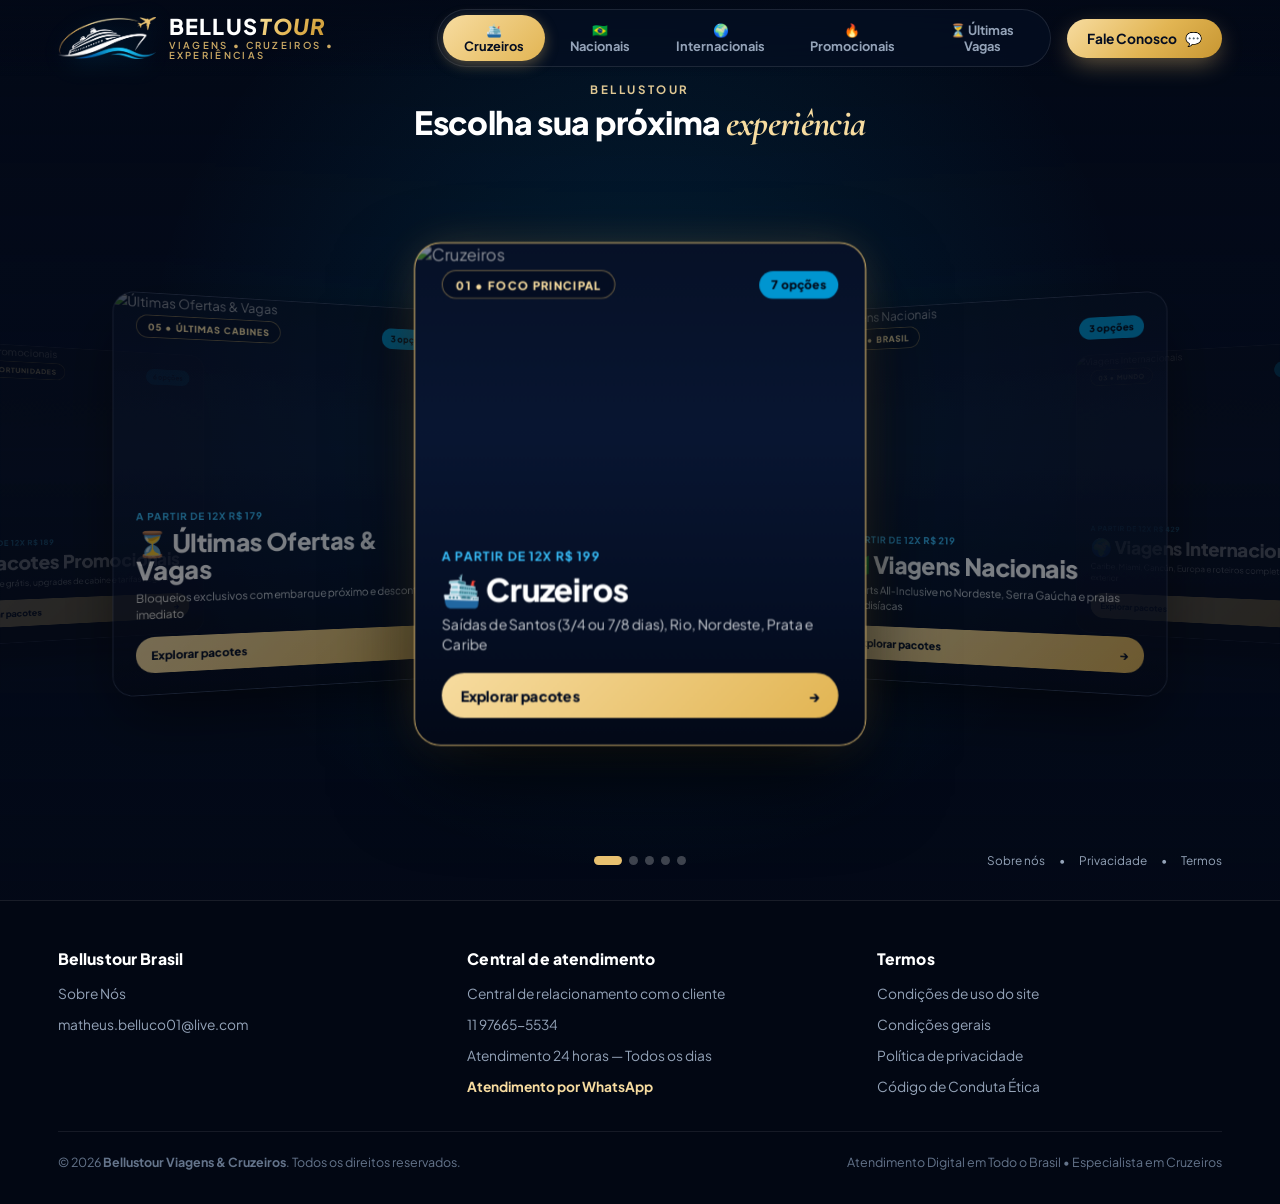
==== commit fccdf2bc: "feat: update footer column 1 order (Sobre Nos -> Email) and set 24h daily service hours" ====
--- a/public/index.html
+++ b/public/index.html
@@ -18,7 +18,7 @@
   <link href="https://fonts.googleapis.com/css2?family=Cormorant+Garamond:ital,wght@1,600;1,700&family=Plus+Jakarta+Sans:wght@400;500;600;700;800&display=swap" rel="stylesheet" />
 
   <link rel="icon" type="image/jpeg" href="assets/logo.jpeg" />
-  <link rel="stylesheet" href="css/style.css?v=7" />
+  <link rel="stylesheet" href="css/style.css?v=8" />
 
   <script type="application/ld+json">
   {
@@ -113,9 +113,8 @@
         <div class="footer-col">
           <h3 id="footer-col1-title">Bellustour Brasil</h3>
           <ul class="footer-list">
+            <li><a href="about.html">Sobre Nós</a></li>
             <li><a href="mailto:matheus.belluco01@live.com" id="footer-email-link">matheus.belluco01@live.com</a></li>
-            <li><a href="about.html">Sobre nós</a></li>
-            <li>CNPJ: <span id="footer-cnpj-text">70.339.841/0001-03</span></li>
           </ul>
         </div>
 
@@ -125,8 +124,8 @@
           <ul class="footer-list">
             <li id="footer-col2-subtitle">Central de relacionamento com o cliente</li>
             <li><a href="https://wa.me/5511976655534" id="footer-phone-link" target="_blank" rel="noopener noreferrer">11 97665-5534</a></li>
-            <li id="footer-hours-weekdays">Segunda à Sexta: 09h às 20h</li>
-            <li id="footer-hours-saturday">Sábado das 09h às 16h</li>
+            <li id="footer-hours-weekdays">Atendimento 24 horas — Todos os dias</li>
+            <li id="footer-hours-saturday" style="display: none;"></li>
             <li><a href="https://wa.me/5511976655534" id="footer-wa-link" target="_blank" rel="noopener noreferrer" style="color: var(--gold-bright); font-weight: 700;">Atendimento por WhatsApp</a></li>
           </ul>
         </div>
@@ -144,7 +143,7 @@
       </div>
 
       <div class="footer-bottom-row">
-        <span>© <span id="footer-year">2026</span> <strong id="footer-brand-copy">Bellustour Viagens & Cruzeiros</strong> — CNPJ <span id="footer-cnpj-bottom">70.339.841/0001-03</span>. Todos os direitos reservados.</span>
+        <span>© <span id="footer-year">2026</span> <strong id="footer-brand-copy">Bellustour Viagens & Cruzeiros</strong>. Todos os direitos reservados.</span>
         <span id="footer-address-text">Atendimento Digital em Todo o Brasil • Especialista em Cruzeiros</span>
       </div>
     </div>
@@ -271,7 +270,7 @@
     </div>
   </div>
 
-  <script src="js/default-config.js?v=7"></script>
-  <script src="js/app.js?v=7"></script>
+  <script src="js/default-config.js?v=8"></script>
+  <script src="js/app.js?v=8"></script>
 </body>
 </html>
